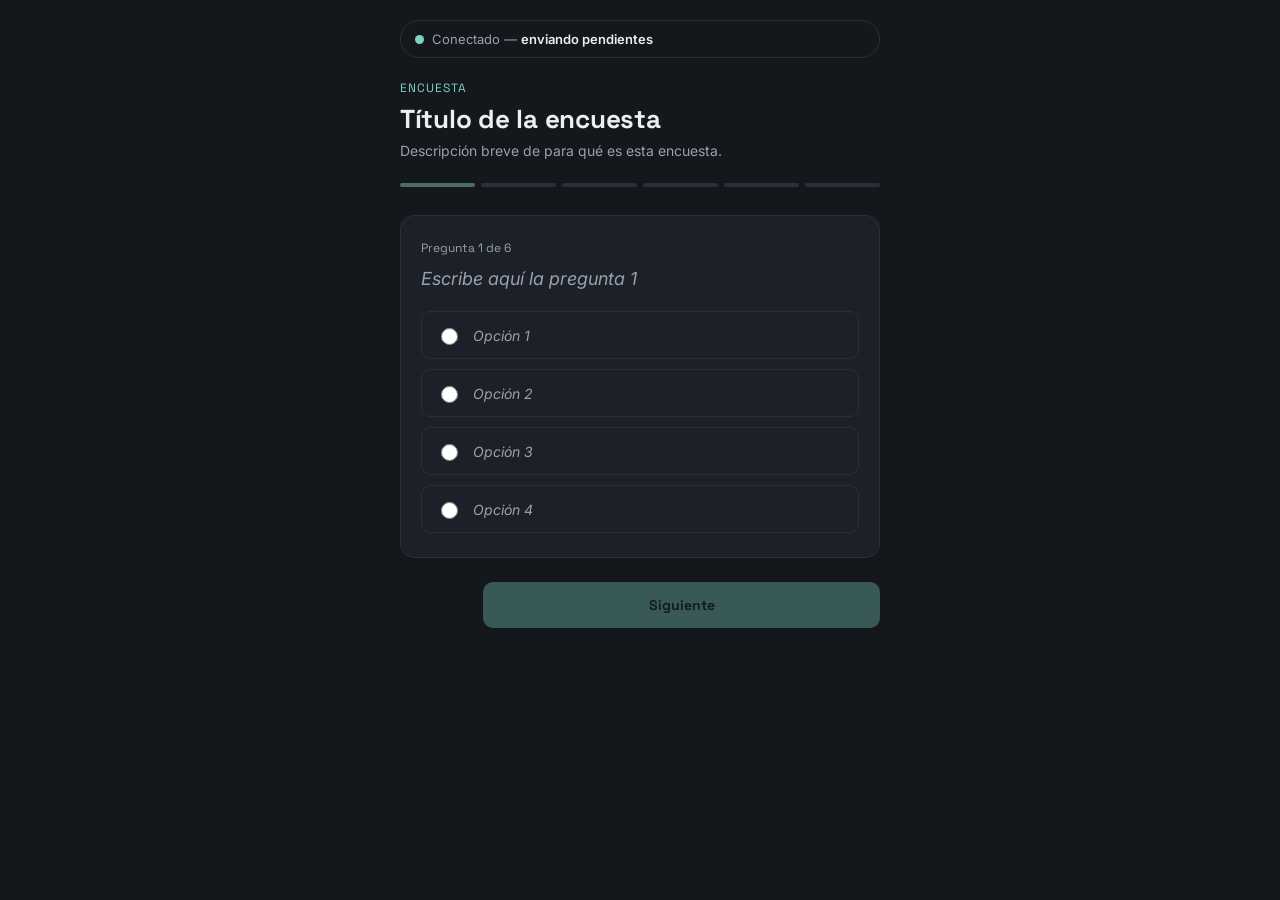
==== index.html @ 79d71494 "primera versión encuesta offline" ====
<!DOCTYPE html>
<html lang="es">
<head>
<meta charset="UTF-8">
<meta name="viewport" content="width=device-width, initial-scale=1, viewport-fit=cover">
<title>Encuesta</title>
<meta name="theme-color" content="#14171C">
<link rel="manifest" href="manifest.json">
<link rel="apple-touch-icon" href="icons/icon-192.png">
<meta name="apple-mobile-web-app-capable" content="yes">
<meta name="apple-mobile-web-app-status-bar-style" content="black-translucent">
<link rel="stylesheet" href="styles.css">
</head>
<body>

  <div class="status-bar" id="statusBar">
    <span class="signal-dot"></span>
    <span class="status-text" id="statusText">Sin conexión — <strong>tus respuestas se guardan igual</strong></span>
    <span class="pending-badge" id="pendingBadge" style="display:none;"></span>
  </div>

  <main>
    <header class="app-header">
      <p class="eyebrow">Encuesta</p>
      <h1>Título de la encuesta</h1>
      <p class="subtitle">Descripción breve de para qué es esta encuesta.</p>
    </header>

    <div class="progress-track" id="progressTrack"></div>

    <form id="surveyForm">
      <div class="card" id="questionCard">
        <!-- Preguntas se renderizan acá por JS -->
      </div>

      <div class="nav-row">
        <button type="button" class="btn-back" id="btnBack">Atrás</button>
        <button type="button" class="btn-next" id="btnNext" disabled>Siguiente</button>
      </div>
    </form>

    <div class="card done-screen" id="doneScreen" style="display:none;">
      <span class="signal-dot" style="margin: 0 auto 18px; display:block;"></span>
      <h2>Respuestas guardadas</h2>
      <p>Se guardaron en este dispositivo. Cuando haya conexión, se envían solas a la base de datos.</p>
      <button class="btn-restart" id="btnRestart">Responder otra vez</button>
    </div>
  </main>

  <script src="app.js"></script>
</body>
</html>
---- styles.css ----
@import url('https://fonts.googleapis.com/css2?family=Space+Grotesk:wght@500;600;700&family=Inter:wght@400;500;600&display=swap');

:root {
  --bg: #14171C;
  --bg-raised: #1C2028;
  --line: #2A2F38;
  --ink: #ECEEF1;
  --ink-dim: #9AA1AC;
  --accent: #7DD3C0;
  --accent-dim: #4A6E68;
  --warn: #E8A96B;
  --radius: 14px;
}

* { box-sizing: border-box; }

html, body {
  margin: 0;
  padding: 0;
  background: var(--bg);
  color: var(--ink);
  font-family: 'Inter', system-ui, sans-serif;
  min-height: 100vh;
  -webkit-tap-highlight-color: transparent;
}

body {
  display: flex;
  flex-direction: column;
  align-items: center;
  padding: 20px 16px 40px;
}

.status-bar {
  width: 100%;
  max-width: 480px;
  display: flex;
  align-items: center;
  gap: 8px;
  padding: 10px 14px;
  margin-bottom: 22px;
  border: 1px solid var(--line);
  border-radius: 999px;
  font-size: 13px;
  color: var(--ink-dim);
}

.signal-dot {
  width: 9px;
  height: 9px;
  border-radius: 50%;
  background: var(--warn);
  flex-shrink: 0;
  position: relative;
}

.signal-dot::after {
  content: "";
  position: absolute;
  inset: -6px;
  border-radius: 50%;
  border: 1px solid var(--warn);
  opacity: 0;
}

.status-bar.online .signal-dot { background: var(--accent); }
.status-bar.online .signal-dot::after { border-color: var(--accent); animation: pulse 2.2s ease-out infinite; }

@keyframes pulse {
  0% { transform: scale(0.6); opacity: 0.6; }
  100% { transform: scale(1.6); opacity: 0; }
}

.status-text strong { color: var(--ink); font-weight: 600; }

.pending-badge {
  margin-left: auto;
  font-family: 'Space Grotesk', sans-serif;
  font-weight: 600;
  color: var(--warn);
  font-size: 12px;
}

main {
  width: 100%;
  max-width: 480px;
}

header.app-header {
  margin-bottom: 24px;
}

.eyebrow {
  font-family: 'Space Grotesk', sans-serif;
  font-size: 12px;
  letter-spacing: 0.08em;
  text-transform: uppercase;
  color: var(--accent);
  margin: 0 0 6px;
}

h1 {
  font-family: 'Space Grotesk', sans-serif;
  font-size: 26px;
  font-weight: 700;
  margin: 0 0 6px;
  letter-spacing: -0.01em;
}

.subtitle {
  color: var(--ink-dim);
  font-size: 14px;
  margin: 0;
}

.progress-track {
  display: flex;
  gap: 6px;
  margin: 22px 0 28px;
}

.progress-track .seg {
  flex: 1;
  height: 4px;
  border-radius: 3px;
  background: var(--line);
  transition: background 0.25s ease;
}

.progress-track .seg.done { background: var(--accent); }
.progress-track .seg.current { background: var(--accent-dim); }

.card {
  background: var(--bg-raised);
  border: 1px solid var(--line);
  border-radius: var(--radius);
  padding: 24px 20px;
}

.q-index {
  font-family: 'Space Grotesk', sans-serif;
  font-size: 12px;
  color: var(--ink-dim);
  margin: 0 0 10px;
}

.q-title {
  font-size: 18px;
  font-weight: 600;
  margin: 0 0 20px;
  line-height: 1.4;
}

.q-title[data-placeholder]::after {
  content: attr(data-placeholder);
  color: var(--ink-dim);
  font-weight: 400;
  font-style: italic;
}

.options {
  display: flex;
  flex-direction: column;
  gap: 10px;
}

.option {
  display: flex;
  align-items: center;
  gap: 12px;
  padding: 13px 14px;
  border: 1px solid var(--line);
  border-radius: 10px;
  cursor: pointer;
  transition: border-color 0.15s ease, background 0.15s ease;
}

.option:hover { border-color: var(--accent-dim); }

.option input {
  accent-color: var(--accent);
  width: 17px;
  height: 17px;
  flex-shrink: 0;
}

.option.selected {
  border-color: var(--accent);
  background: rgba(125, 211, 192, 0.08);
}

.option span {
  font-size: 14px;
  color: var(--ink-dim);
  font-style: italic;
}

.option.selected span { color: var(--ink); font-style: normal; }

.nav-row {
  display: flex;
  gap: 10px;
  margin-top: 24px;
}

button {
  font-family: 'Space Grotesk', sans-serif;
  font-weight: 600;
  font-size: 14px;
  border: none;
  border-radius: 10px;
  padding: 13px 18px;
  cursor: pointer;
  transition: opacity 0.15s ease, transform 0.1s ease;
}

button:active { transform: scale(0.98); }
button:disabled { opacity: 0.35; cursor: not-allowed; }

.btn-back {
  background: transparent;
  border: 1px solid var(--line);
  color: var(--ink-dim);
}

.btn-next {
  flex: 1;
  background: var(--accent);
  color: #0E1A18;
}

.done-screen {
  text-align: center;
  padding: 40px 20px;
}

.done-screen .signal-dot {
  width: 14px;
  height: 14px;
  margin: 0 auto 18px;
}

.done-screen h2 {
  font-family: 'Space Grotesk', sans-serif;
  font-size: 20px;
  margin: 0 0 8px;
}

.done-screen p {
  color: var(--ink-dim);
  font-size: 14px;
  margin: 0 0 24px;
  line-height: 1.5;
}

.btn-restart {
  background: var(--bg);
  border: 1px solid var(--line);
  color: var(--ink);
}

:focus-visible {
  outline: 2px solid var(--accent);
  outline-offset: 2px;
}

@media (prefers-reduced-motion: reduce) {
  .signal-dot::after { animation: none; }
}
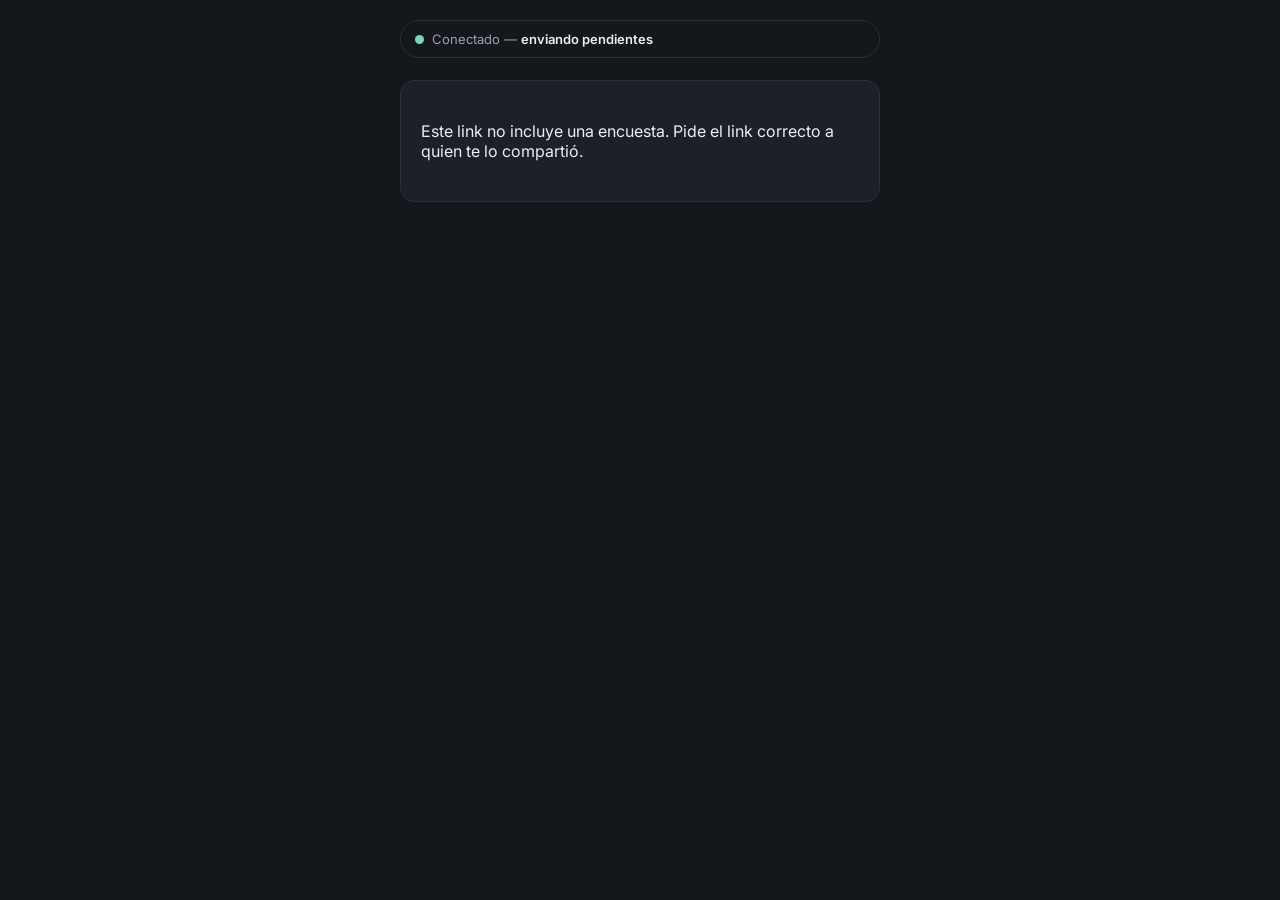
==== commit 05ad1a25: "Admin de encuestas multi-survey + formulario en una sola página con categorías desplegables" ====
--- a/index.html
+++ b/index.html
@@ -19,31 +19,43 @@
     <span class="pending-badge" id="pendingBadge" style="display:none;"></span>
   </div>
 
+  <button type="button" id="btnSync" class="btn-sync" style="display:none;">
+    Enviar respuestas pendientes
+  </button>
+
   <main>
-    <header class="app-header">
-      <p class="eyebrow">Encuesta</p>
-      <h1>Título de la encuesta</h1>
-      <p class="subtitle">Descripción breve de para qué es esta encuesta.</p>
-    </header>
+    <div class="card" id="errorScreen">
+      <p>Cargando...</p>
+    </div>
 
-    <div class="progress-track" id="progressTrack"></div>
+    <div id="mainContent" style="display:none;">
+      <header class="app-header">
+        <p class="eyebrow" id="surveyEyebrow">Encuesta</p>
+        <h1 id="surveyTitle">Título de la encuesta</h1>
+        <p class="subtitle" id="surveySubtitle"></p>
+      </header>
 
-    <form id="surveyForm">
-      <div class="card" id="questionCard">
-        <!-- Preguntas se renderizan acá por JS -->
+      <div class="progress-summary">
+        <p class="hint-text" id="progressText">0 de 0 respondidas</p>
+        <div class="progress-bar-track">
+          <div class="progress-bar-fill" id="progressFill" style="width:0%"></div>
+        </div>
       </div>
 
-      <div class="nav-row">
-        <button type="button" class="btn-back" id="btnBack">Atrás</button>
-        <button type="button" class="btn-next" id="btnNext" disabled>Siguiente</button>
+      <form id="surveyForm">
+        <div id="categoriesContainer"></div>
+
+        <button type="button" class="btn-next btn-submit" id="btnSubmit" disabled style="width:100%; margin-top:20px;">
+          Enviar respuestas
+        </button>
+      </form>
+
+      <div class="card done-screen" id="doneScreen" style="display:none;">
+        <span class="signal-dot" style="margin: 0 auto 18px; display:block;"></span>
+        <h2>Respuestas guardadas</h2>
+        <p>Se guardaron en este dispositivo. Cuando haya conexión, se envían solas a la base de datos.</p>
+        <button class="btn-restart" id="btnRestart">Responder otra vez</button>
       </div>
-    </form>
-
-    <div class="card done-screen" id="doneScreen" style="display:none;">
-      <span class="signal-dot" style="margin: 0 auto 18px; display:block;"></span>
-      <h2>Respuestas guardadas</h2>
-      <p>Se guardaron en este dispositivo. Cuando haya conexión, se envían solas a la base de datos.</p>
-      <button class="btn-restart" id="btnRestart">Responder otra vez</button>
     </div>
   </main>
 
--- a/styles.css
+++ b/styles.css
@@ -81,6 +81,25 @@
   font-size: 12px;
 }
 
+.btn-sync {
+  width: 100%;
+  max-width: 480px;
+  font-family: 'Space Grotesk', sans-serif;
+  font-weight: 600;
+  font-size: 13px;
+  background: var(--bg-raised);
+  border: 1px solid var(--accent-dim);
+  color: var(--accent);
+  border-radius: 10px;
+  padding: 11px 14px;
+  margin-bottom: 18px;
+  cursor: pointer;
+  transition: opacity 0.15s ease, transform 0.1s ease;
+}
+
+.btn-sync:active { transform: scale(0.98); }
+.btn-sync:disabled { opacity: 0.5; cursor: not-allowed; }
+
 main {
   width: 100%;
   max-width: 480px;
@@ -259,6 +278,101 @@
   color: var(--ink);
 }
 
+.progress-summary {
+  margin: 4px 0 20px;
+}
+
+.progress-bar-track {
+  height: 5px;
+  border-radius: 3px;
+  background: var(--line);
+  margin-top: 8px;
+  overflow: hidden;
+}
+
+.progress-bar-fill {
+  height: 100%;
+  background: var(--accent);
+  border-radius: 3px;
+  transition: width 0.25s ease;
+}
+
+.cat-section {
+  border: 1px solid var(--line);
+  border-radius: var(--radius);
+  margin-bottom: 12px;
+  overflow: hidden;
+  background: var(--bg-raised);
+}
+
+.cat-header {
+  width: 100%;
+  display: flex;
+  align-items: center;
+  justify-content: space-between;
+  gap: 12px;
+  padding: 16px 18px;
+  background: transparent;
+  border: none;
+  border-radius: 0;
+  cursor: pointer;
+  text-align: left;
+}
+
+.cat-name {
+  font-family: 'Space Grotesk', sans-serif;
+  font-weight: 600;
+  font-size: 15px;
+  color: var(--ink);
+}
+
+.cat-meta {
+  display: flex;
+  align-items: center;
+  gap: 10px;
+  flex-shrink: 0;
+}
+
+.cat-count {
+  font-size: 12.5px;
+  color: var(--ink-dim);
+  font-family: 'Space Grotesk', sans-serif;
+}
+
+.cat-chevron {
+  color: var(--ink-dim);
+  transition: transform 0.2s ease;
+  flex-shrink: 0;
+}
+
+.cat-section.open .cat-chevron {
+  transform: rotate(180deg);
+  color: var(--accent);
+}
+
+.cat-body {
+  display: none;
+  padding: 0 18px 18px;
+  flex-direction: column;
+  gap: 22px;
+}
+
+.cat-section.open .cat-body {
+  display: flex;
+}
+
+.q-block .q-title {
+  font-size: 15px;
+  font-weight: 600;
+  margin: 0 0 12px;
+  line-height: 1.4;
+}
+
+.btn-submit {
+  background: var(--accent);
+  color: #0E1A18;
+}
+
 :focus-visible {
   outline: 2px solid var(--accent);
   outline-offset: 2px;
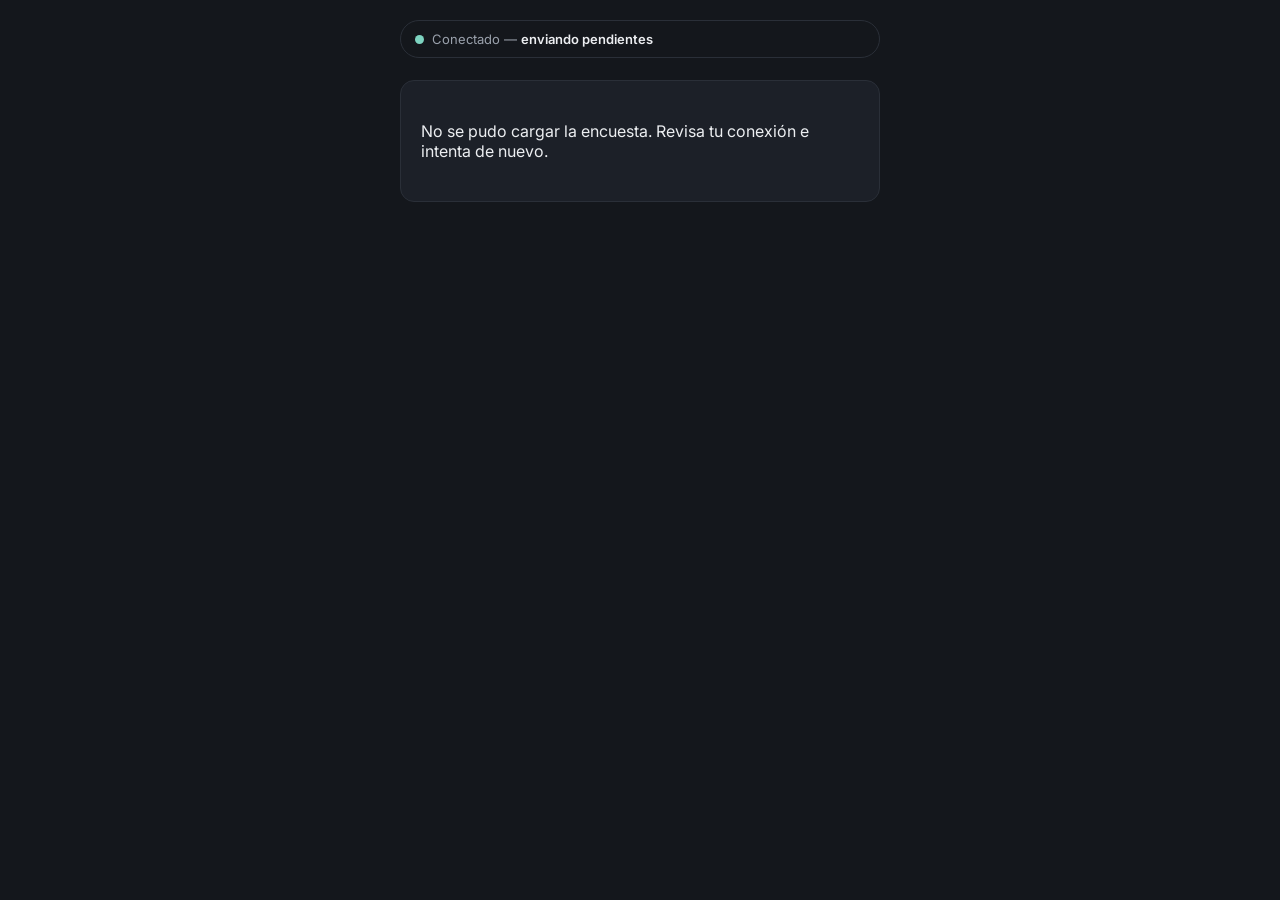
==== commit ff38003c: "cambio a" ====
--- a/index.html
+++ b/index.html
@@ -5,11 +5,11 @@
 <meta name="viewport" content="width=device-width, initial-scale=1, viewport-fit=cover">
 <title>Encuesta</title>
 <meta name="theme-color" content="#14171C">
-<link rel="manifest" href="manifest.json">
-<link rel="apple-touch-icon" href="icons/icon-192.png">
+<link rel="manifest" href="/manifest.json">
+<link rel="apple-touch-icon" href="/icons/icon-192.png">
 <meta name="apple-mobile-web-app-capable" content="yes">
 <meta name="apple-mobile-web-app-status-bar-style" content="black-translucent">
-<link rel="stylesheet" href="styles.css">
+<link rel="stylesheet" href="/styles.css">
 </head>
 <body>
 
@@ -29,11 +29,15 @@
     </div>
 
     <div id="mainContent" style="display:none;">
+      <div id="brandBlock" class="brand-block" style="display:none;"></div>
+
       <header class="app-header">
         <p class="eyebrow" id="surveyEyebrow">Encuesta</p>
         <h1 id="surveyTitle">Título de la encuesta</h1>
         <p class="subtitle" id="surveySubtitle"></p>
       </header>
+
+      <div id="idBlock" style="display:none;"></div>
 
       <div class="progress-summary">
         <p class="hint-text" id="progressText">0 de 0 respondidas</p>
@@ -56,9 +60,16 @@
         <p>Se guardaron en este dispositivo. Cuando haya conexión, se envían solas a la base de datos.</p>
         <button class="btn-restart" id="btnRestart">Responder otra vez</button>
       </div>
+
+      <div class="card done-screen" id="endScreen" style="display:none;">
+        <span class="signal-dot" style="margin: 0 auto 18px; display:block;"></span>
+        <h2>Gracias por tu tiempo</h2>
+        <p>Registramos tu respuesta. No es necesario continuar con el resto de la encuesta.</p>
+        <button class="btn-restart" id="btnRestart2">Responder otra vez</button>
+      </div>
     </div>
   </main>
 
-  <script src="app.js"></script>
+  <script src="/app.js"></script>
 </body>
 </html>
--- a/styles.css
+++ b/styles.css
@@ -10,6 +10,7 @@
   --accent-dim: #4A6E68;
   --warn: #E8A96B;
   --radius: 14px;
+  --accent-fg: #0E1A18;
 }
 
 * { box-sizing: border-box; }
@@ -205,7 +206,7 @@
 
 .option.selected {
   border-color: var(--accent);
-  background: rgba(125, 211, 192, 0.08);
+  background: var(--accent-tint, rgba(125, 211, 192, 0.08));
 }
 
 .option span {
@@ -245,7 +246,7 @@
 .btn-next {
   flex: 1;
   background: var(--accent);
-  color: #0E1A18;
+  color: var(--accent-fg);
 }
 
 .done-screen {
@@ -370,7 +371,178 @@
 
 .btn-submit {
   background: var(--accent);
-  color: #0E1A18;
+  color: var(--accent-fg);
+}
+
+/* ============================================================
+   IDENTIDAD VISUAL (banner / logo de la encuesta)
+   ============================================================ */
+
+.brand-block {
+  margin-bottom: 20px;
+}
+
+.brand-banner {
+  width: 100%;
+  border-radius: var(--radius);
+  display: block;
+  margin-bottom: 12px;
+}
+
+.brand-logo {
+  max-height: 40px;
+  max-width: 180px;
+  display: block;
+}
+
+/* ============================================================
+   IDENTIFICACIÓN OPCIONAL
+   ============================================================ */
+
+.id-card {
+  margin-bottom: 18px;
+}
+
+.id-hint {
+  color: var(--ink-dim);
+  font-size: 12.5px;
+  margin: 0 0 14px;
+}
+
+.field-label {
+  display: block;
+  font-size: 12.5px;
+  color: var(--ink-dim);
+  margin-bottom: 6px;
+}
+
+/* ============================================================
+   CAMPOS DE TEXTO (texto libre, fecha, "otro", etc.)
+   ============================================================ */
+
+.text-input {
+  width: 100%;
+  background: var(--bg);
+  border: 1px solid var(--line);
+  border-radius: 10px;
+  padding: 12px 14px;
+  color: var(--ink);
+  font-family: 'Inter', system-ui, sans-serif;
+  font-size: 14px;
+}
+
+.text-input:focus {
+  border-color: var(--accent);
+  outline: none;
+}
+
+.textarea-input {
+  resize: vertical;
+  min-height: 90px;
+}
+
+.select-input {
+  appearance: none;
+  -webkit-appearance: none;
+  background-image: url("data:image/svg+xml,%3Csvg xmlns='http://www.w3.org/2000/svg' width='16' height='16' viewBox='0 0 16 16' fill='none'%3E%3Cpath d='M4 6l4 4 4-4' stroke='%239AA1AC' stroke-width='1.8' stroke-linecap='round' stroke-linejoin='round'/%3E%3C/svg%3E");
+  background-repeat: no-repeat;
+  background-position: right 14px center;
+  padding-right: 36px;
+}
+
+.otro-field {
+  margin-top: 10px;
+}
+
+.hint-text {
+  color: var(--ink-dim);
+  font-size: 13px;
+  margin: 0;
+}
+
+.hint-text.error { color: #E88A8A; }
+.hint-text.success { color: var(--accent); }
+
+/* ============================================================
+   ESCALA (1 a N, ej. recomendación NPS)
+   ============================================================ */
+
+.escala-row {
+  display: flex;
+  gap: 8px;
+}
+
+.escala-opt {
+  flex: 1;
+  display: flex;
+  align-items: center;
+  justify-content: center;
+  padding: 12px 0;
+  border: 1px solid var(--line);
+  border-radius: 10px;
+  cursor: pointer;
+  font-family: 'Space Grotesk', sans-serif;
+  font-weight: 600;
+  color: var(--ink-dim);
+}
+
+.escala-opt input { position: absolute; opacity: 0; pointer-events: none; }
+
+.escala-opt.selected {
+  border-color: var(--accent);
+  background: var(--accent-tint, rgba(125, 211, 192, 0.08));
+  color: var(--ink);
+}
+
+.escala-labels {
+  display: flex;
+  justify-content: space-between;
+  margin-top: 8px;
+  font-size: 12px;
+  color: var(--ink-dim);
+}
+
+/* ============================================================
+   MATRIZ (preguntas tipo grilla, ej. satisfacción por aspecto)
+   ============================================================ */
+
+.matriz-wrap {
+  overflow-x: auto;
+}
+
+.matriz-table {
+  border-collapse: collapse;
+  width: 100%;
+  min-width: 480px;
+}
+
+.matriz-table th {
+  font-size: 11.5px;
+  color: var(--ink-dim);
+  font-weight: 500;
+  padding: 0 6px 10px;
+  text-align: center;
+  vertical-align: bottom;
+}
+
+.matriz-fila-label {
+  font-size: 13px;
+  color: var(--ink);
+  padding: 10px 10px 10px 0;
+  text-align: left;
+  max-width: 160px;
+}
+
+.matriz-table td {
+  text-align: center;
+  padding: 8px 6px;
+  border-top: 1px solid var(--line);
+}
+
+.matriz-table input[type="radio"] {
+  accent-color: var(--accent);
+  width: 17px;
+  height: 17px;
 }
 
 :focus-visible {
